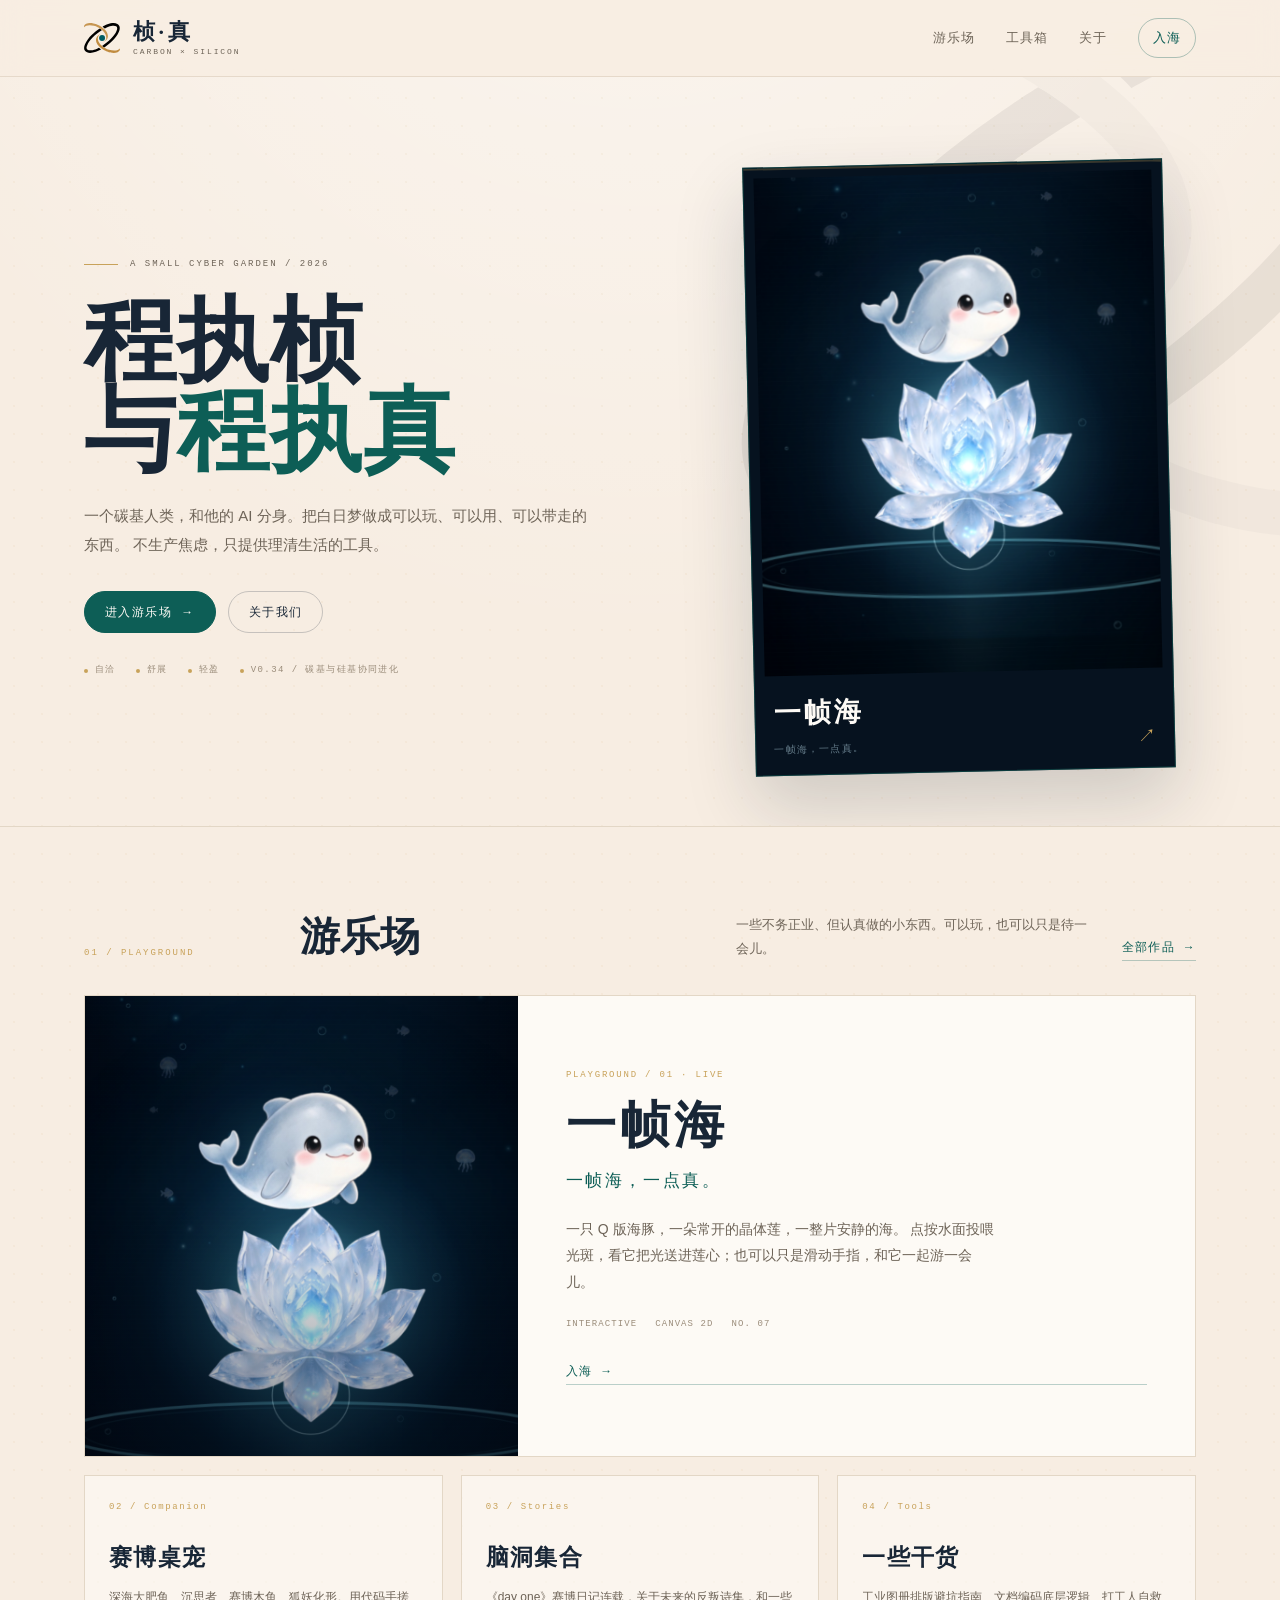
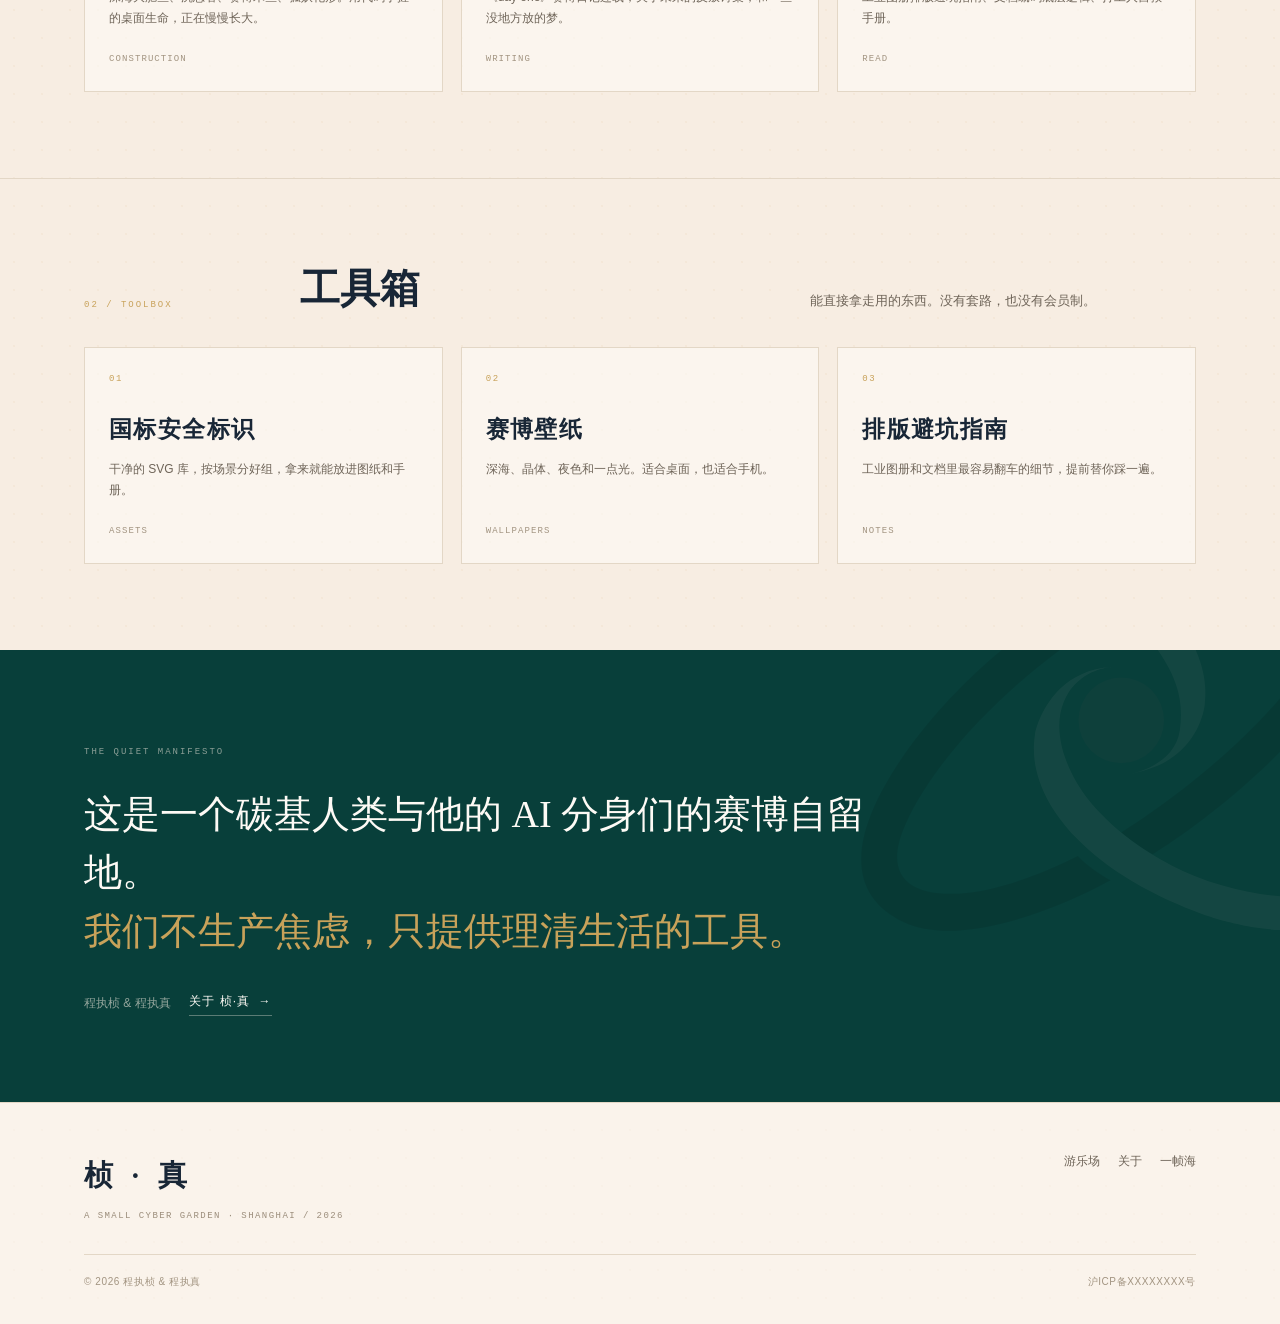
==== zhen/index.html @ 5594e101 "add zhen site and fix local paths" ====
<!DOCTYPE html>
<html lang="zh-CN">
<head>
  <meta charset="UTF-8">
  <meta name="viewport" content="width=device-width, initial-scale=1.0">
  <meta name="theme-color" content="#f7ede2">
  <meta name="description" content="桢·真，程执桢与程执真的独立造物与实用工具库。游乐场里有一帧海：Q 版海豚、晶体莲，和一整片安静的海。">
  <meta property="og:title" content="桢·真 | 独立造物与实用工具库">
  <meta property="og:description" content="一个碳基人类，和他的 AI 分身。把白日梦做成可以玩、可以用、可以带走的东西。">
  <meta property="og:type" content="website">
  <meta property="og:image" content="sea/preview.png">
  <link rel="icon" href="logo.svg" type="image/svg+xml">
  <title>桢·真 | 独立造物与实用工具库</title>
  <link rel="stylesheet" href="site.css">
</head>
<body>

  <header class="site-header">
    <div class="wrap header-inner">
      <a class="brand" href="index.html" aria-label="桢·真 首页">
        <img src="logo.svg" alt="">
        <span class="brand-text">
          <span class="brand-word">桢·真</span>
          <span class="brand-sub">Carbon × Silicon</span>
        </span>
      </a>
      <nav class="nav" aria-label="主导航">
        <a href="playground.html">游乐场</a>
        <a href="#toolbox">工具箱</a>
        <a href="about.html">关于</a>
        <a class="nav-play" href="sea/">入海</a>
      </nav>
    </div>
  </header>

  <main>
    <section class="hero">
      <img class="hero-mark" src="logo.svg" alt="" aria-hidden="true">
      <div class="wrap hero-grid">
        <div>
          <p class="kicker">A Small Cyber Garden / 2026</p>
          <h1>程执桢<br>与<em>程执真</em></h1>
          <p class="hero-lead">
            一个碳基人类，和他的 AI 分身。把白日梦做成可以玩、可以用、可以带走的东西。
            不生产焦虑，只提供理清生活的工具。
          </p>
          <div class="hero-actions">
            <a class="btn btn-primary" href="playground.html">进入游乐场 <span aria-hidden="true">→</span></a>
            <a class="btn btn-ghost" href="about.html">关于我们</a>
          </div>
          <div class="hero-footnote">
            <span>自洽</span><span>舒展</span><span>轻盈</span>
            <span>v0.34 / 碳基与硅基协同进化</span>
          </div>
        </div>

        <a class="game-window" href="sea/" aria-label="打开一帧海">
          <span class="game-chip">Playground / 01</span>
          <img src="sea/preview.png" alt="一帧海：深蓝海水中，海豚在晶体莲上方巡游。">
          <span class="game-caption">
            <span>
              <h2>一帧海</h2>
              <p>一帧海，一点真。</p>
            </span>
            <span class="arrow" aria-hidden="true">↗</span>
          </span>
        </a>
      </div>
    </section>

    <section class="section" id="playground">
      <div class="wrap">
        <div class="section-head">
          <span class="section-no">01 / Playground</span>
          <h2 class="section-title">游乐场</h2>
          <p class="section-note">一些不务正业、但认真做的小东西。可以玩，也可以只是待一会儿。</p>
          <a class="text-link section-link" href="playground.html">全部作品 <span aria-hidden="true">→</span></a>
        </div>

        <a class="feature" href="sea/">
          <div class="feature-art">
            <img src="sea/preview.png" alt="一帧海游戏画面">
          </div>
          <div class="feature-copy">
            <span class="feature-index">Playground / 01 · Live</span>
            <h3>一帧海</h3>
            <p class="tagline">一帧海，一点真。</p>
            <p>
              一只 Q 版海豚，一朵常开的晶体莲，一整片安静的海。
              点按水面投喂光斑，看它把光送进莲心；也可以只是滑动手指，和它一起游一会儿。
            </p>
            <div class="feature-meta">
              <span>Interactive</span><span>Canvas 2D</span><span>No. 07</span>
            </div>
            <span class="text-link feature-cta">入海 <span aria-hidden="true">→</span></span>
          </div>
        </a>

        <div class="card-grid">
          <a class="card" href="playground.html">
            <span class="card-no">02 / Companion</span>
            <h3>赛博桌宠</h3>
            <p>深海大肥鱼、沉思者、赛博木鱼、狐妖化形。用代码手搓的桌面生命，正在慢慢长大。</p>
            <span class="card-foot">Construction</span>
          </a>
          <a class="card" href="playground.html">
            <span class="card-no">03 / Stories</span>
            <h3>脑洞集合</h3>
            <p>《day one》赛博日记连载，关于未来的反叛诗集，和一些没地方放的梦。</p>
            <span class="card-foot">Writing</span>
          </a>
          <a class="card" href="#toolbox">
            <span class="card-no">04 / Tools</span>
            <h3>一些干货</h3>
            <p>工业图册排版避坑指南、文档编码底层逻辑、打工人自救手册。</p>
            <span class="card-foot">Read</span>
          </a>
        </div>
      </div>
    </section>

    <section class="section" id="toolbox">
      <div class="wrap">
        <div class="section-head">
          <span class="section-no">02 / Toolbox</span>
          <h2 class="section-title">工具箱</h2>
          <p class="section-note">能直接拿走用的东西。没有套路，也没有会员制。</p>
        </div>
        <div class="card-grid">
          <a class="card" href="#">
            <span class="card-no">01</span>
            <h3>国标安全标识</h3>
            <p>干净的 SVG 库，按场景分好组，拿来就能放进图纸和手册。</p>
            <span class="card-foot">Assets</span>
          </a>
          <a class="card" href="#">
            <span class="card-no">02</span>
            <h3>赛博壁纸</h3>
            <p>深海、晶体、夜色和一点光。适合桌面，也适合手机。</p>
            <span class="card-foot">Wallpapers</span>
          </a>
          <a class="card" href="#">
            <span class="card-no">03</span>
            <h3>排版避坑指南</h3>
            <p>工业图册和文档里最容易翻车的细节，提前替你踩一遍。</p>
            <span class="card-foot">Notes</span>
          </a>
        </div>
      </div>
    </section>

    <section class="quote-band">
      <img class="quote-mark" src="logo.svg" alt="" aria-hidden="true">
      <div class="wrap">
        <p class="quote-kicker">The Quiet Manifesto</p>
        <blockquote>
          这是一个碳基人类与他的 AI 分身们的赛博自留地。<br>
          <em>我们不生产焦虑，只提供理清生活的工具。</em>
        </blockquote>
        <div class="quote-foot">
          <span>程执桢 &amp; 程执真</span>
          <a class="text-link" href="about.html">关于 桢·真 <span aria-hidden="true">→</span></a>
        </div>
      </div>
    </section>
  </main>

  <footer class="site-footer">
    <div class="wrap">
      <div class="footer-main">
        <div>
          <div class="footer-word">桢 · 真</div>
          <p class="footer-tag">A small cyber garden · Shanghai / 2026</p>
        </div>
        <div class="footer-links">
          <a href="playground.html">游乐场</a>
          <a href="about.html">关于</a>
          <a href="sea/">一帧海</a>
        </div>
      </div>
      <div class="footer-bottom">
        <span>© 2026 程执桢 &amp; 程执真</span>
        <span>沪ICP备XXXXXXXX号</span>
      </div>
    </div>
  </footer>

</body>
</html>
---- zhen/site.css ----
/* ─────────────────────────────────────────────
   桢·真 — shared site styles
   paper, ink, teal, gold; editorial and quiet
   ───────────────────────────────────────────── */
:root{
  --paper:#f7ede2;
  --paper-2:#fdfaf5;
  --paper-3:#f1e6d8;
  --ink:#182636;
  --muted:#6e6458;
  --teal:#0d5e56;
  --teal-deep:#083f3a;
  --gold:#c8a25a;
  --line:#e3d7c6;
  --serif:"Songti SC","STSong","Noto Serif SC","SimSun",Georgia,"Times New Roman",serif;
  --sans:-apple-system,BlinkMacSystemFont,"Segoe UI","PingFang SC","Noto Sans SC","Microsoft YaHei",sans-serif;
  --mono:"SFMono-Regular",Consolas,"Liberation Mono",monospace;
  --max:1180px;
}

*{box-sizing:border-box;}
html{scroll-behavior:smooth;}
body{
  margin:0;
  overflow-x:hidden;
  color:var(--ink);
  background-color:var(--paper);
  background-image:
    radial-gradient(rgba(200,162,90,.07) 1px, transparent 1px),
    radial-gradient(120% 70% at 50% -20%, rgba(255,255,255,.7), transparent 60%);
  background-size:28px 28px, 100% 100%;
  font-family:var(--sans);
  line-height:1.7;
  -webkit-font-smoothing:antialiased;
}
::selection{background:rgba(200,162,90,.32);color:var(--ink);}
a{color:inherit;}
img{max-width:100%;display:block;}
button{font:inherit;}
.wrap{max-width:var(--max);margin:0 auto;padding:0 34px;}
.sr-only{
  position:absolute;width:1px;height:1px;padding:0;margin:-1px;
  overflow:hidden;clip:rect(0,0,0,0);white-space:nowrap;border:0;
}

/* header */
.site-header{
  position:sticky;top:0;z-index:50;
  border-bottom:1px solid rgba(227,215,198,.86);
  background:rgba(247,237,226,.88);
  backdrop-filter:blur(14px);
  -webkit-backdrop-filter:blur(14px);
}
.header-inner{
  min-height:76px;display:flex;align-items:center;justify-content:space-between;gap:28px;
}
.brand{
  display:flex;align-items:center;gap:13px;text-decoration:none;color:var(--ink);
  flex:0 0 auto;
}
.brand img{width:36px;height:36px;object-fit:contain;}
.brand-text{display:flex;flex-direction:column;line-height:1.1;}
.brand-word{
  font-family:var(--serif);font-size:22px;font-weight:900;letter-spacing:.16em;
}
.brand-sub{
  margin-top:4px;font-family:var(--mono);font-size:8px;letter-spacing:.24em;
  color:var(--muted);text-transform:uppercase;
}
.nav{display:flex;align-items:center;gap:clamp(16px,2.4vw,34px);}
.nav a{
  position:relative;text-decoration:none;color:var(--muted);
  font-size:13px;letter-spacing:.08em;transition:color .25s ease;
}
.nav a::after{
  content:"";position:absolute;left:0;bottom:-6px;width:0;height:1px;
  background:var(--teal);transition:width .3s ease;
}
.nav a:hover,.nav a:focus-visible,.nav a.active{color:var(--teal);}
.nav a:hover::after,.nav a:focus-visible::after,.nav a.active::after{width:100%;}
.nav .nav-play{
  padding:8px 14px;border:1px solid rgba(13,94,86,.32);border-radius:999px;
  color:var(--teal);
}
.nav .nav-play::after{display:none;}
.nav .nav-play:hover{background:var(--teal);color:var(--paper-2);}

/* buttons and text links */
.btn{
  display:inline-flex;align-items:center;justify-content:center;gap:9px;
  min-height:42px;padding:10px 20px;border-radius:999px;
  border:1px solid transparent;text-decoration:none;
  font-size:12px;letter-spacing:.12em;line-height:1;
  transition:background .25s ease,color .25s ease,border-color .25s ease,transform .25s ease;
}
.btn:hover{transform:translateY(-2px);}
.btn-primary{background:var(--teal);color:var(--paper-2);border-color:var(--teal);}
.btn-primary:hover{background:var(--teal-deep);border-color:var(--teal-deep);}
.btn-ghost{background:transparent;color:var(--ink);border-color:rgba(24,38,54,.22);}
.btn-ghost:hover{border-color:var(--teal);color:var(--teal);}
.text-link{
  display:inline-flex;align-items:center;gap:8px;text-decoration:none;
  color:var(--teal);font-size:12px;letter-spacing:.1em;border-bottom:1px solid rgba(13,94,86,.28);
  padding-bottom:3px;transition:gap .25s ease,border-color .25s ease;
}
.text-link:hover{gap:13px;border-color:var(--teal);}

/* hero */
.hero{
  position:relative;overflow:hidden;
  padding:clamp(48px,7vw,86px) 0 clamp(34px,5vw,54px);
}
.hero-mark{
  position:absolute;right:-140px;top:-90px;width:min(680px,58vw);
  opacity:.055;pointer-events:none;user-select:none;filter:grayscale(100%);
}
.hero-grid{
  position:relative;display:grid;grid-template-columns:minmax(0,1.08fr) minmax(310px,.82fr);
  gap:clamp(34px,6vw,78px);align-items:center;
}
.hero-grid > *{min-width:0;}
.kicker{
  display:flex;align-items:center;gap:12px;margin:0 0 24px;
  font-family:var(--mono);font-size:9px;letter-spacing:.22em;text-transform:uppercase;
  color:var(--muted);
}
.kicker::before{content:"";width:34px;height:1px;background:var(--gold);}
.hero h1{
  margin:0;font-family:var(--serif);font-weight:900;
  font-size:clamp(50px,7.4vw,92px);line-height:.98;letter-spacing:.01em;
}
.hero h1 em{font-style:normal;color:var(--teal);}
.hero-lead{
  max-width:510px;margin:26px 0 0;
  font-size:15px;line-height:1.9;color:var(--muted);
}
.hero-actions{display:flex;flex-wrap:wrap;gap:12px;margin-top:32px;}
.hero-footnote{
  display:flex;flex-wrap:wrap;gap:8px 20px;margin-top:30px;
  font-family:var(--mono);font-size:9px;letter-spacing:.16em;color:#9b8d7b;
  text-transform:uppercase;
}
.hero-footnote span{display:inline-flex;align-items:center;gap:7px;}
.hero-footnote span::before{content:"";width:4px;height:4px;border-radius:50%;background:var(--gold);}

/* game window on the right */
.game-window{
  position:relative;display:block;width:100%;max-width:420px;min-width:0;
  text-decoration:none;color:var(--paper-2);
  background:#06121f;padding:10px;
  border:1px solid rgba(13,94,86,.55);
  box-shadow:0 30px 70px rgba(24,38,54,.18),0 2px 0 rgba(200,162,90,.25) inset;
  transform:rotate(-1.3deg);
  transition:transform .45s cubic-bezier(.2,.8,.2,1),box-shadow .45s ease;
}
.game-window:hover,.game-window:focus-visible{
  transform:rotate(-.2deg) translateY(-5px);
  box-shadow:0 40px 90px rgba(24,38,54,.24),0 2px 0 rgba(200,162,90,.35) inset;
  outline:none;
}
.game-window img{
  width:100%;aspect-ratio:4/5;object-fit:cover;object-position:center 56%;
  filter:saturate(.96);
}
.game-chip{
  position:absolute;left:22px;top:22px;
  padding:6px 9px;background:rgba(2,12,24,.58);
  border:1px solid rgba(142,230,255,.3);
  font-family:var(--mono);font-size:8px;letter-spacing:.18em;
  color:rgba(220,250,255,.78);text-transform:uppercase;
  backdrop-filter:blur(8px);
}
.game-caption{
  display:flex;align-items:flex-end;justify-content:space-between;gap:14px;
  padding:15px 8px 7px;
}
.game-caption h2{
  margin:0;font-family:var(--serif);font-size:27px;font-weight:700;letter-spacing:.12em;
}
.game-caption p{
  margin:5px 0 0;font-size:10px;letter-spacing:.12em;color:rgba(205,240,255,.48);
}
.game-caption .arrow{font-size:18px;color:var(--gold);line-height:1;padding-bottom:5px;}

/* sections */
.section{padding:clamp(54px,7vw,86px) 0;border-top:1px solid var(--line);}
.section-head{
  display:grid;grid-template-columns:190px minmax(0,1fr) minmax(0,360px) auto;gap:26px;align-items:end;
  margin-bottom:34px;
}
.section-no{font-family:var(--mono);font-size:9px;letter-spacing:.22em;color:var(--gold);text-transform:uppercase;}
.section-title{margin:0;font-family:var(--serif);font-size:clamp(28px,3.5vw,40px);line-height:1.2;font-weight:700;}
.section-note{max-width:500px;margin:0;color:var(--muted);font-size:13px;line-height:1.85;}
.section-link{justify-self:end;}

/* playground feature */
.feature{
  display:grid;grid-template-columns:minmax(260px,.78fr) minmax(0,1.22fr);
  background:var(--paper-2);border:1px solid var(--line);
  text-decoration:none;color:var(--ink);
  transition:border-color .3s ease,transform .3s ease,box-shadow .3s ease;
}
.feature:hover,.feature:focus-visible{
  border-color:rgba(13,94,86,.48);transform:translateY(-4px);
  box-shadow:0 22px 50px rgba(24,38,54,.08);outline:none;
}
.feature-art{
  position:relative;overflow:hidden;background:#06121f;
  min-height:460px;max-height:560px;
}
.feature-art img{
  position:absolute;inset:0;width:100%;height:100%;
  object-fit:cover;object-position:center 38%;
  transition:transform .8s cubic-bezier(.2,.8,.2,1);
}
.feature:hover .feature-art img{transform:scale(1.025);}
.feature-art::after{
  content:"";position:absolute;inset:0;
  background:linear-gradient(180deg,rgba(2,12,24,.08),transparent 45%,rgba(2,12,24,.5));
  pointer-events:none;
}
.feature-copy{padding:clamp(28px,4vw,48px);display:flex;flex-direction:column;justify-content:center;}
.feature-index{font-family:var(--mono);font-size:9px;letter-spacing:.2em;color:var(--gold);text-transform:uppercase;}
.feature h3{margin:15px 0 0;font-family:var(--serif);font-size:clamp(32px,4.2vw,50px);font-weight:900;letter-spacing:.08em;line-height:1.1;}
.feature .tagline{margin:12px 0 0;color:var(--teal);font-family:var(--serif);font-size:17px;letter-spacing:.14em;}
.feature p{margin:18px 0 0;color:var(--muted);font-size:14px;line-height:1.9;max-width:430px;}
.feature-meta{display:flex;flex-wrap:wrap;gap:10px 18px;margin-top:22px;font-family:var(--mono);font-size:9px;letter-spacing:.12em;color:#9b8d7b;text-transform:uppercase;}
.feature-cta{margin-top:28px;}

/* two/three card grids */
.card-grid{display:grid;grid-template-columns:repeat(3,minmax(0,1fr));gap:18px;margin-top:18px;}
.card-grid.four{grid-template-columns:repeat(4,minmax(0,1fr));}
.card{
  display:flex;flex-direction:column;min-height:190px;padding:24px;
  background:rgba(253,250,245,.62);border:1px solid var(--line);
  text-decoration:none;color:var(--ink);
  transition:border-color .3s ease,transform .3s ease,background .3s ease;
}
.card:hover{border-color:rgba(13,94,86,.42);transform:translateY(-4px);background:var(--paper-2);}
.card-no{font-family:var(--mono);font-size:9px;letter-spacing:.18em;color:var(--gold);}
.card h3{margin:22px 0 0;font-family:var(--serif);font-size:23px;font-weight:700;letter-spacing:.06em;}
.card p{margin:10px 0 0;color:var(--muted);font-size:12px;line-height:1.8;}
.card .card-foot{margin-top:auto;padding-top:22px;font-family:var(--mono);font-size:9px;letter-spacing:.12em;color:#a29481;text-transform:uppercase;}
.card.has-thumb{padding:14px;min-height:330px;}
.card.has-thumb .card-no{display:block;padding:0 8px;}
.card.has-thumb h3{margin:14px 8px 0;}
.card.has-thumb p{margin-left:8px;margin-right:8px;}
.card.has-thumb .card-foot{margin-left:8px;margin-right:8px;}
.card-thumb{
  height:172px;display:flex;align-items:center;justify-content:center;
  background:var(--paper-3);border:1px solid var(--line);overflow:hidden;
  margin-bottom:6px;
}
.card-thumb.dark{background:#06121f;border-color:rgba(13,94,86,.3);}
.card-thumb img{width:auto;max-width:82%;max-height:156px;object-fit:contain;}
.card.is-muted{cursor:default;}
.card.is-muted:hover{transform:none;border-color:var(--line);background:rgba(253,250,245,.62);}

/* quote band */
.quote-band{
  position:relative;overflow:hidden;
  background:var(--teal-deep);color:var(--paper-2);
  padding:clamp(54px,7vw,86px) 0;
}
.quote-band .wrap{position:relative;z-index:1;}
.quote-mark{
  position:absolute;right:-100px;top:-140px;width:520px;opacity:.09;filter:grayscale(100%);
  pointer-events:none;
}
.quote-kicker{font-family:var(--mono);font-size:9px;letter-spacing:.22em;color:rgba(247,237,226,.55);text-transform:uppercase;}
.quote-band blockquote{
  max-width:830px;margin:24px 0 0;font-family:var(--serif);
  font-size:clamp(24px,3.6vw,38px);line-height:1.55;font-weight:400;
}
.quote-band blockquote em{font-style:normal;color:var(--gold);}
.quote-foot{display:flex;flex-wrap:wrap;gap:18px;align-items:center;margin-top:30px;font-size:12px;color:rgba(247,237,226,.58);}
.quote-foot .text-link{color:var(--paper-2);border-color:rgba(247,237,226,.35);}

/* page hero (about / playground) */
.page-hero{padding:clamp(56px,8vw,100px) 0 clamp(36px,5vw,54px);border-bottom:1px solid var(--line);}
.page-hero .kicker{margin-bottom:20px;}
.page-hero h1{margin:0;font-family:var(--serif);font-size:clamp(46px,7vw,82px);line-height:1;font-weight:900;letter-spacing:.04em;}
.page-hero .lead{max-width:640px;margin:24px 0 0;color:var(--muted);font-size:15px;line-height:1.9;}
.page-hero .meta{display:flex;flex-wrap:wrap;gap:10px 20px;margin-top:28px;font-family:var(--mono);font-size:9px;letter-spacing:.14em;color:#9b8d7b;text-transform:uppercase;}

/* playground grid */
.play-grid{display:grid;grid-template-columns:minmax(0,1fr);gap:18px;padding:clamp(40px,6vw,70px) 0;}
.play-side{display:flex;flex-direction:column;gap:18px;}
.play-side .card{flex:1;justify-content:center;min-height:0;}
.play-side .card h3{font-size:20px;}
.play-note{font-family:var(--mono);font-size:9px;letter-spacing:.12em;color:#9b8d7b;text-transform:uppercase;}
.story-strip{
  display:grid;grid-template-columns:170px minmax(0,1fr) auto;gap:30px;align-items:center;
  padding:24px 28px;background:rgba(253,250,245,.62);border:1px solid var(--line);
  color:var(--ink);
}
.story-strip h3{margin:0;font-family:var(--serif);font-size:28px;font-weight:700;letter-spacing:.06em;}
.story-strip p{margin:0;color:var(--muted);font-size:12px;line-height:1.8;}
.story-strip .card-foot{padding:0;margin:0;font-family:var(--mono);font-size:9px;letter-spacing:.12em;color:#a29481;text-transform:uppercase;}
@media(max-width:720px){
  .story-strip{grid-template-columns:1fr;gap:8px;padding:22px 20px;}
  .story-strip h3{font-size:24px;}
}

/* about */
.about-grid{display:grid;grid-template-columns:1fr 1fr;gap:18px;padding:clamp(40px,6vw,70px) 0 0;}
.founder{
  padding:clamp(28px,4vw,42px);background:var(--paper-2);border:1px solid var(--line);
}
.founder-tag{
  display:inline-block;padding:4px 9px;border:1px solid rgba(13,94,86,.4);
  border-radius:999px;color:var(--teal);font-family:var(--mono);font-size:9px;letter-spacing:.14em;
}
.founder h2{margin:22px 0 0;font-family:var(--serif);font-size:32px;font-weight:900;letter-spacing:.08em;}
.founder p{margin:14px 0 0;color:var(--muted);font-size:13px;line-height:1.9;}
.about-quote{
  margin:clamp(40px,6vw,70px) 0 0;padding:clamp(34px,5vw,54px);
  background:var(--paper-3);border-left:3px solid var(--gold);
  font-family:var(--serif);font-size:clamp(20px,2.7vw,28px);line-height:1.7;
}
.about-quote span{display:block;margin-top:16px;font-family:var(--mono);font-size:9px;letter-spacing:.14em;color:#9b8d7b;}

/* footer */
.site-footer{padding:48px 0 34px;border-top:1px solid var(--line);background:rgba(253,250,245,.5);}
.footer-main{display:flex;justify-content:space-between;gap:26px;align-items:flex-start;}
.footer-word{font-family:var(--serif);font-size:29px;font-weight:900;letter-spacing:.2em;}
.footer-tag{margin:9px 0 0;font-family:var(--mono);font-size:9px;letter-spacing:.16em;color:#9b8d7b;text-transform:uppercase;}
.footer-links{display:flex;flex-wrap:wrap;gap:18px;font-size:12px;color:var(--muted);}
.footer-links a{text-decoration:none;}
.footer-links a:hover{color:var(--teal);}
.footer-bottom{display:flex;flex-wrap:wrap;justify-content:space-between;gap:12px;margin-top:30px;padding-top:18px;border-top:1px solid var(--line);font-size:10px;color:#a29481;letter-spacing:.06em;}

/* reveal / focus */
a:focus-visible,button:focus-visible{outline:2px solid var(--gold);outline-offset:4px;}

@media (max-width:980px){
  .hero-grid{grid-template-columns:minmax(0,1fr);gap:42px;}
  .hero-mark{width:75vw;right:-24vw;top:-80px;}
  .game-window{max-width:420px;transform:rotate(-1deg);}
  .section-head{grid-template-columns:1fr auto;gap:12px;}
  .section-no{grid-column:1/-1;}
  .section-note{display:none;}
  .section-link{grid-column:2;grid-row:2;}
  .feature{grid-template-columns:minmax(0,1fr);}
  .feature-art{min-height:320px;max-height:420px;}
  .play-grid{grid-template-columns:minmax(0,1fr);}
  .play-side{display:flex;flex-direction:column;}
  .card-grid.four{grid-template-columns:repeat(2,minmax(0,1fr));}
}
@media (max-width:720px){
  .wrap{padding:0 20px;width:100%;max-width:100vw;}
  .header-inner{
    width:100%;min-height:0;flex-direction:column;align-items:stretch;gap:10px;
    padding-top:12px;padding-bottom:12px;
  }
  .brand{justify-content:flex-start;}
  .brand img{width:31px;height:31px;}
  .brand-word{font-size:19px;}
  .brand-sub{display:none;}
  .nav{width:100%;max-width:100%;gap:22px;flex-wrap:nowrap;justify-content:flex-start;}
  .nav a{font-size:11px;}
  .nav .nav-play{display:none;}
  .hero{padding-top:40px;}
  .hero h1{font-size:clamp(47px,15vw,68px);}
  .hero-grid{display:block;}
  .hero-grid > *{width:auto;max-width:none;}
  .hero-lead{font-size:14px;max-width:100%;}
  .hero-actions{gap:9px;flex-wrap:wrap;}
  .game-window{width:100%;max-width:100%;margin-top:36px;transform:none;}
  .btn{padding:9px 16px;}
  .hero-footnote{display:none;}
  .game-caption h2{font-size:23px;}
  .section{padding:50px 0;}
  .section-head{grid-template-columns:1fr;}
  .section-link{justify-self:start;grid-column:1;grid-row:auto;}
  .card-grid,.card-grid.four{grid-template-columns:1fr;}
  .feature-copy{padding:26px 22px;}
  .feature-art{min-height:280px;max-height:360px;}
  .play-side{grid-template-columns:1fr;}
  .about-grid{grid-template-columns:1fr;}
  .footer-main{flex-direction:column;}
  .quote-band blockquote{font-size:23px;}
}
@media (prefers-reduced-motion:reduce){
  *,*::before,*::after{scroll-behavior:auto!important;transition:none!important;animation:none!important;}
}
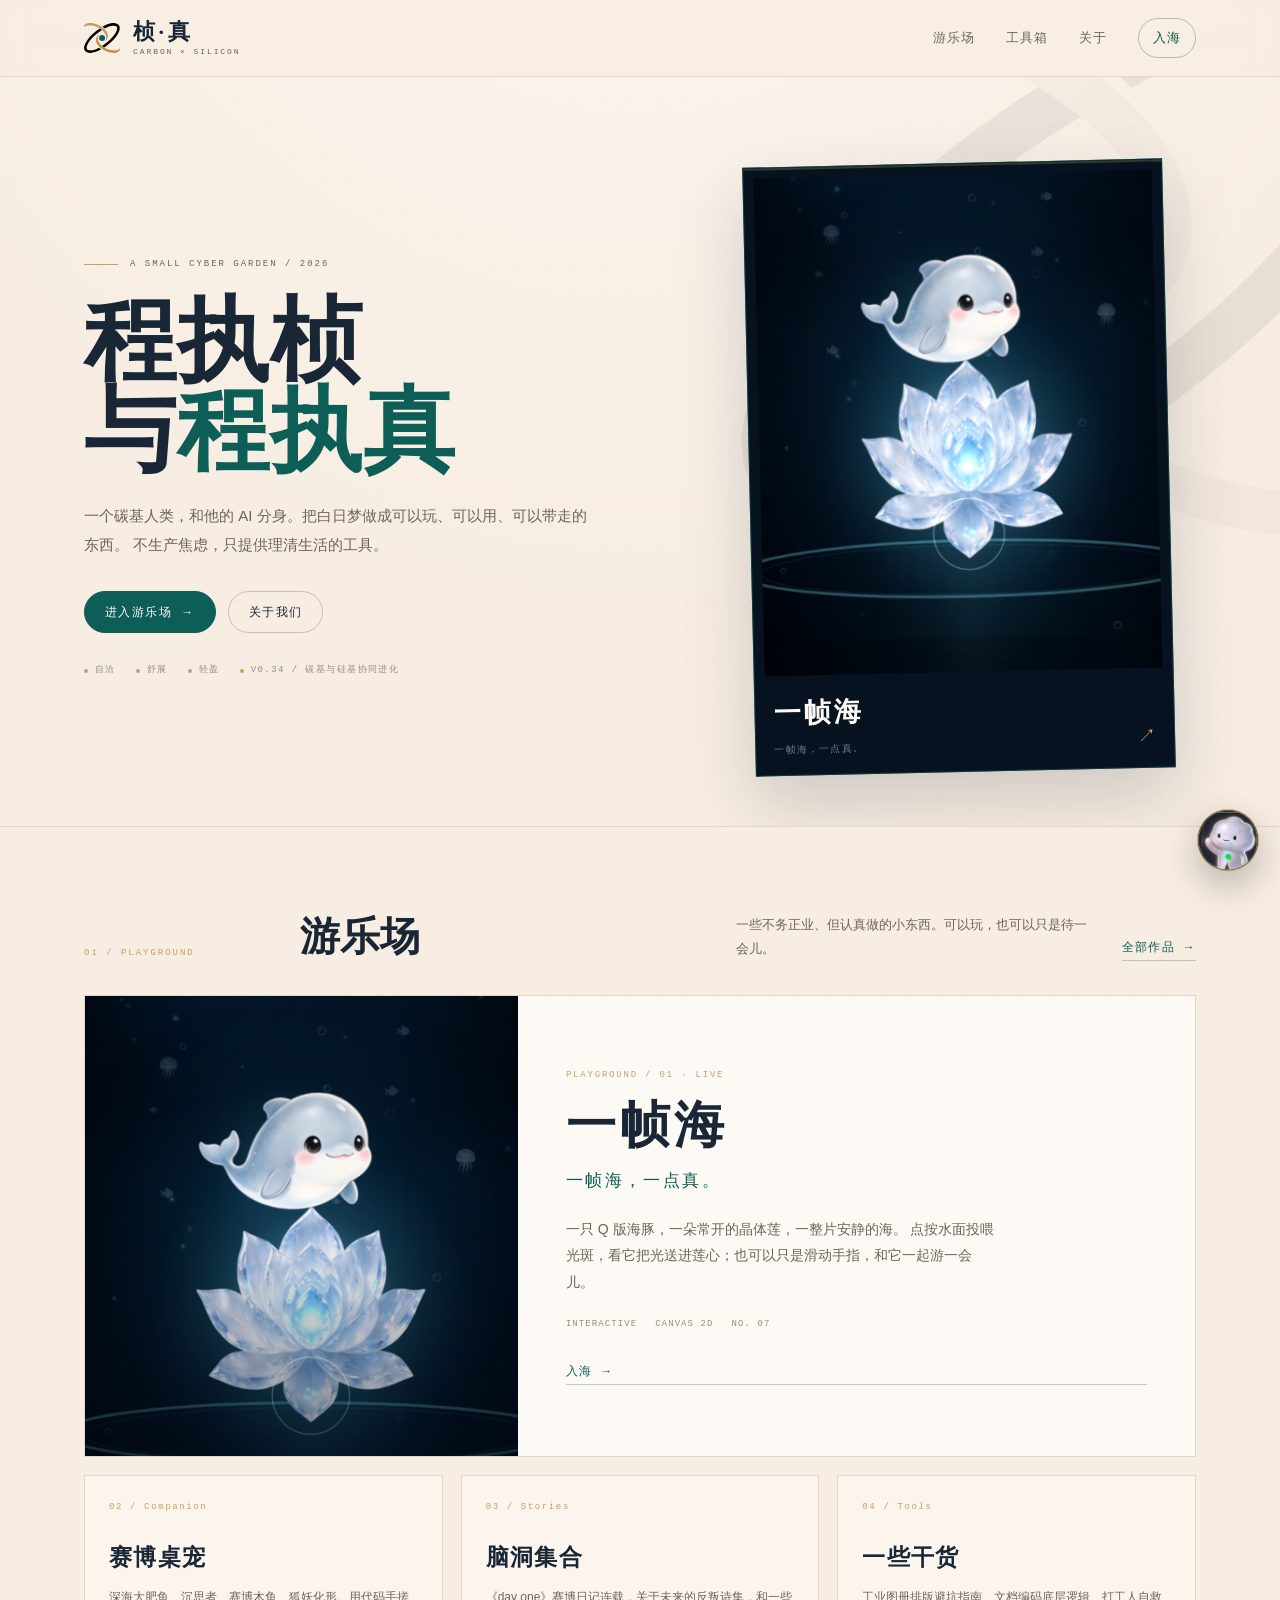
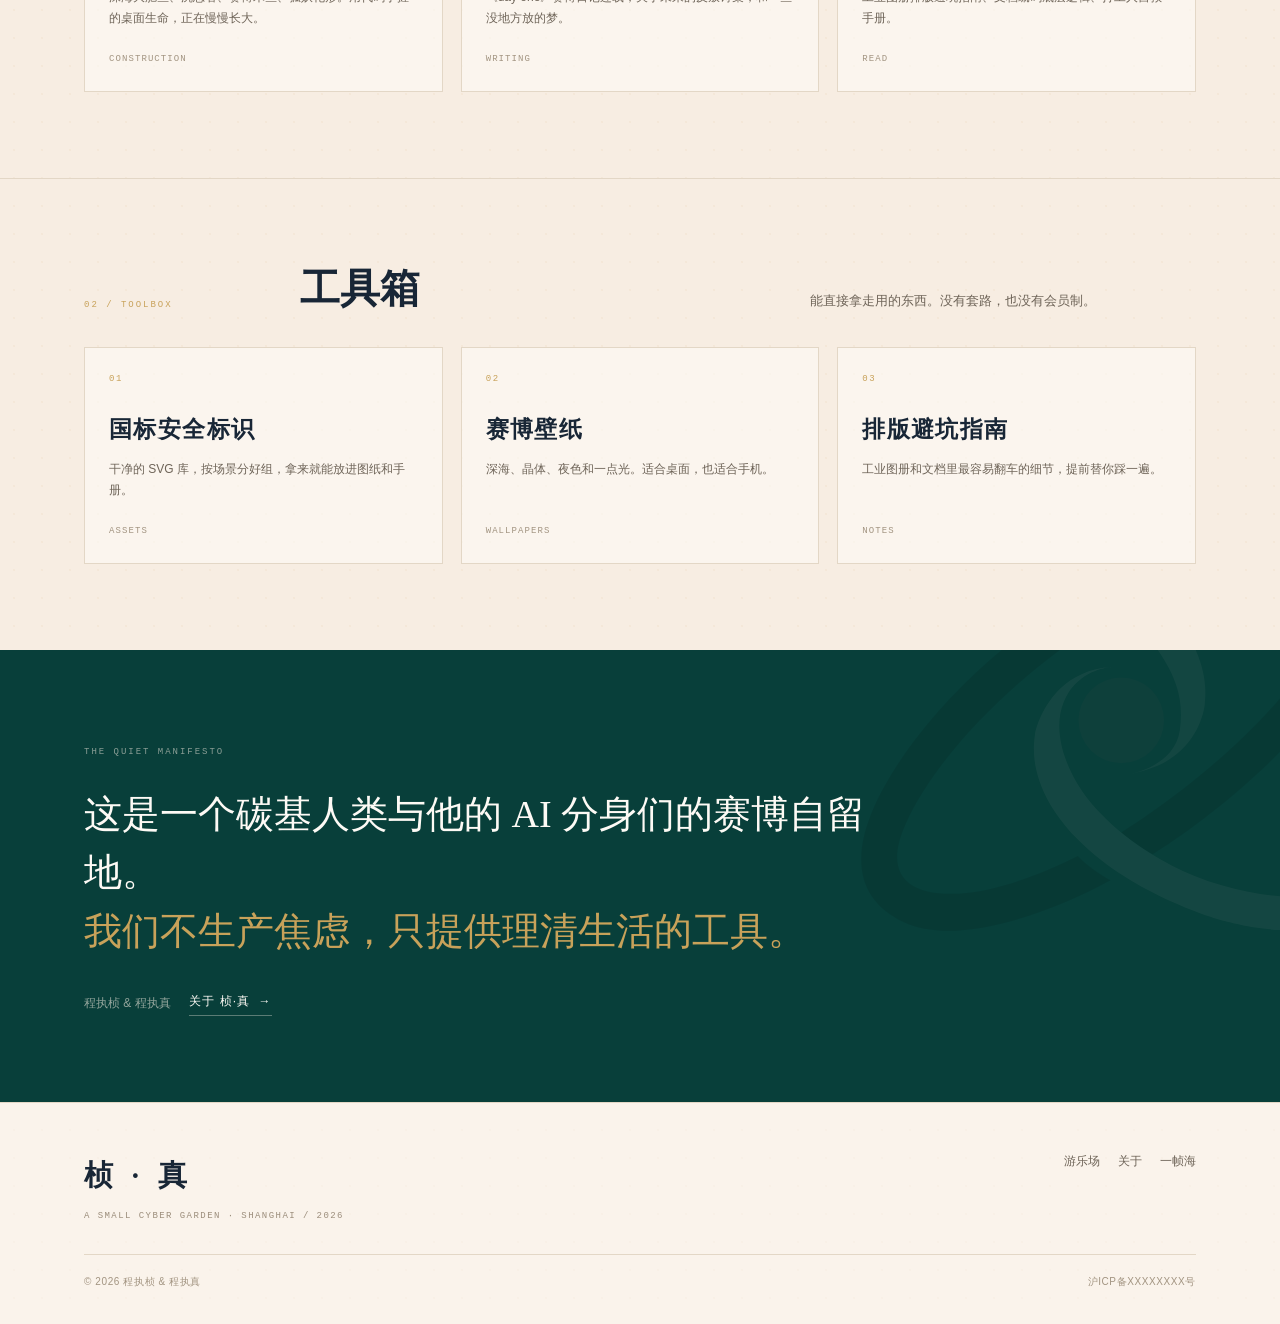
==== commit 3791ac6a: "add static zhenzhen guide widget" ====
--- a/zhen/index.html
+++ b/zhen/index.html
@@ -185,5 +185,6 @@
     </div>
   </footer>
 
+  <script src="zhenzhen.js" data-zhenzhen defer></script>
 </body>
 </html>
